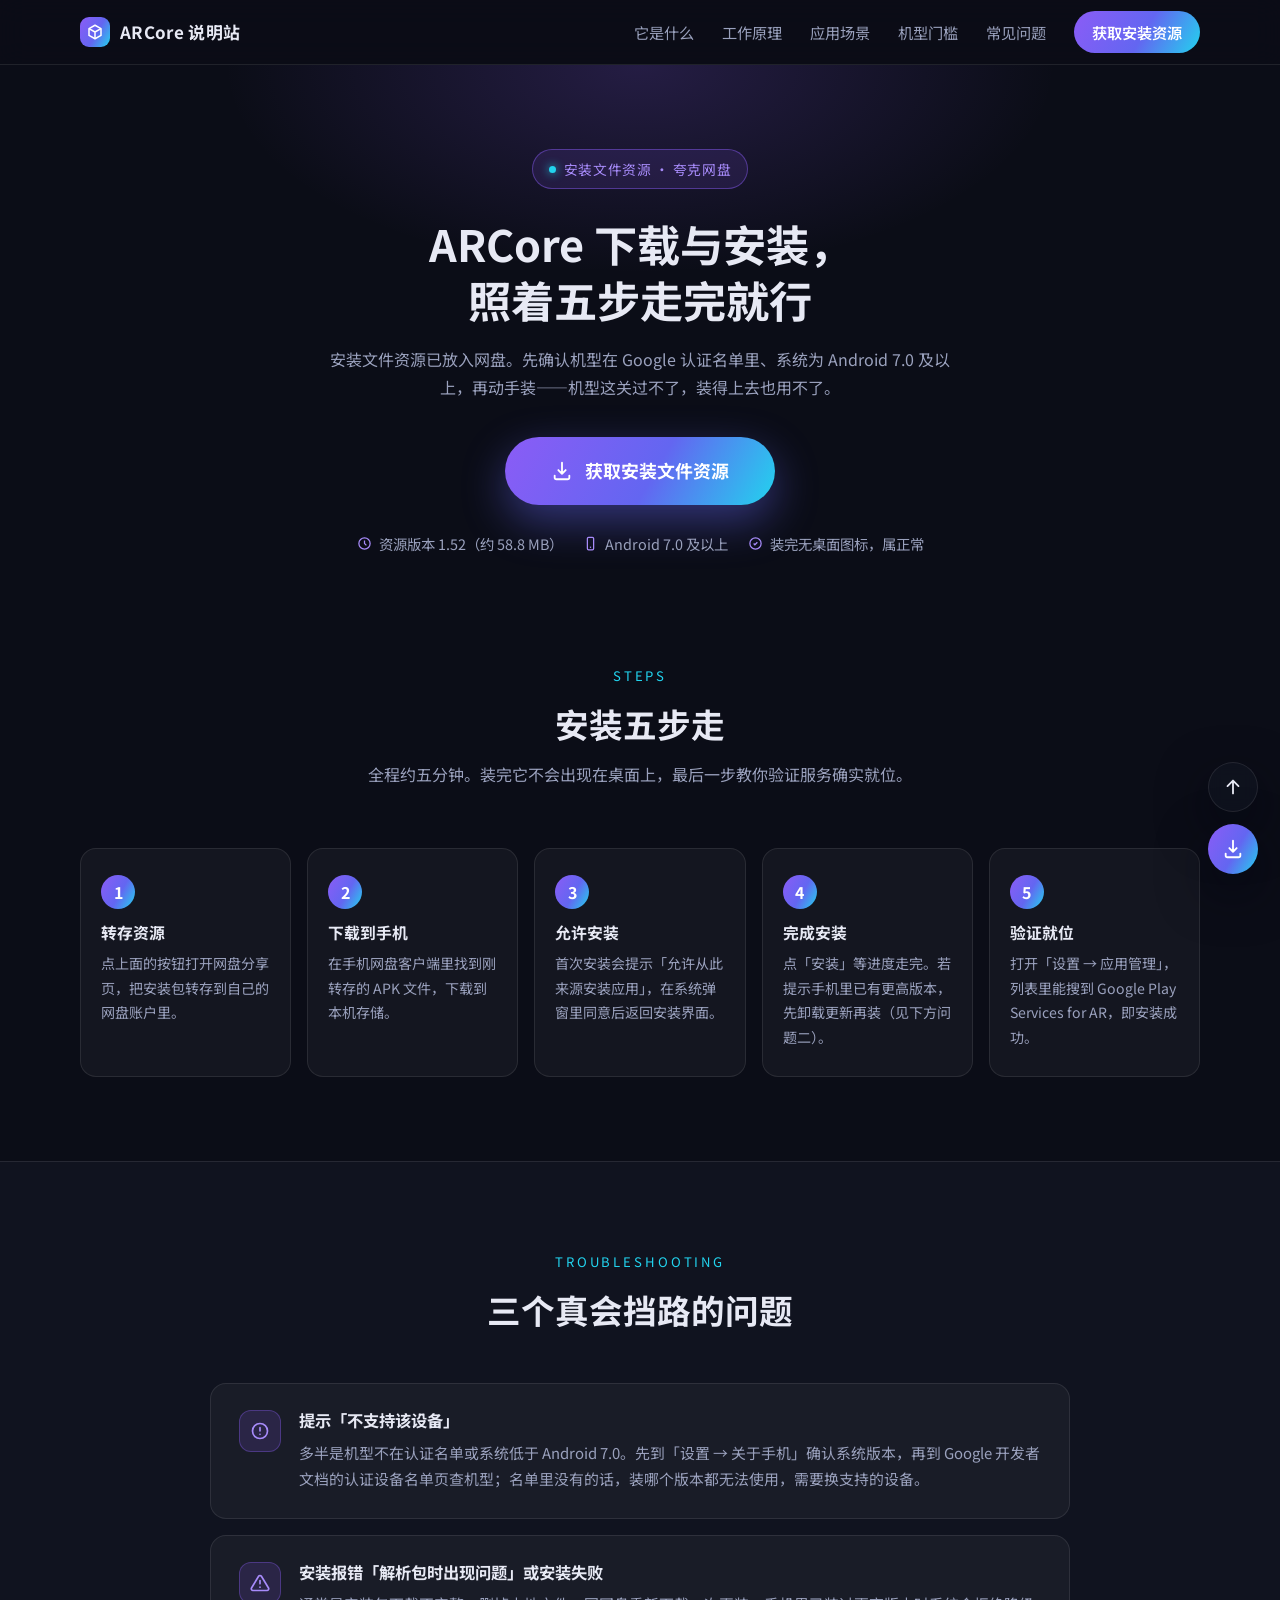
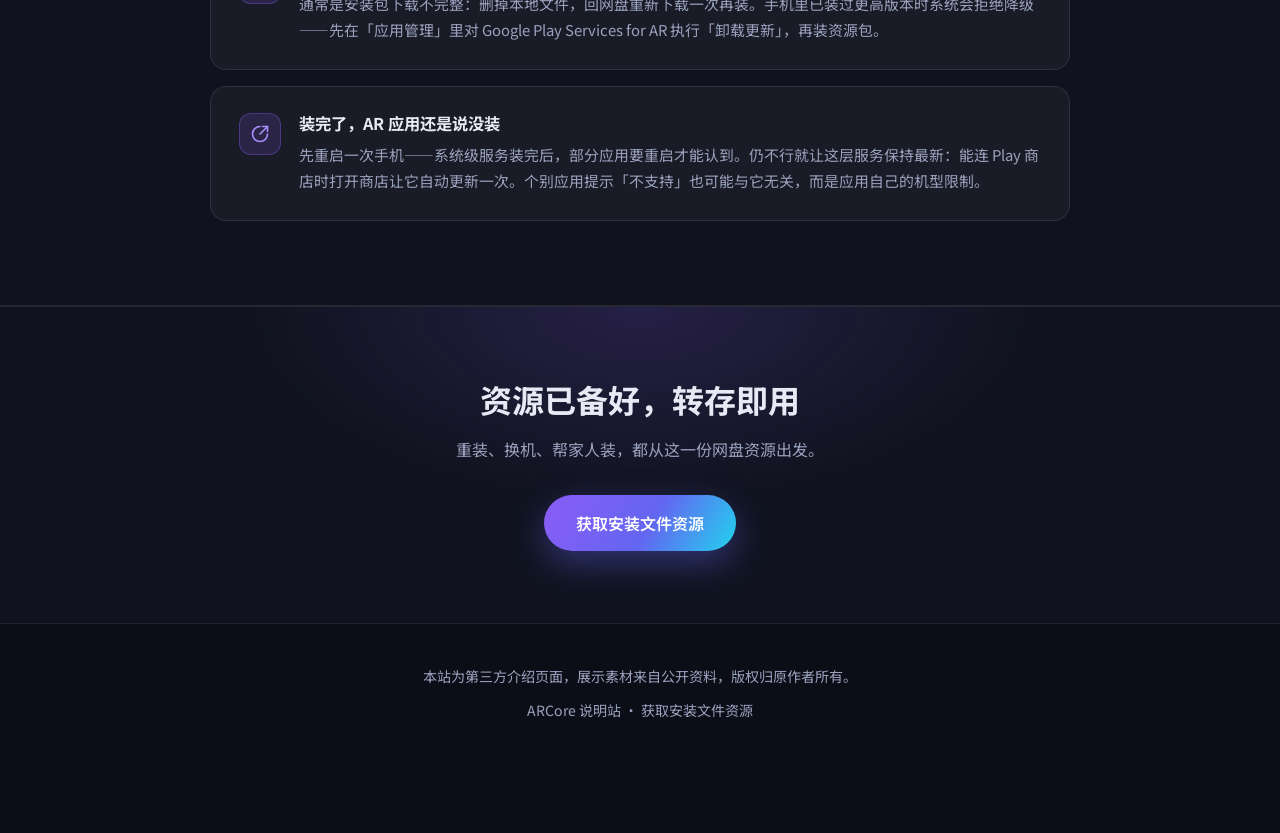
==== download.html @ 511b4efa "update" ====
<!DOCTYPE html>
<html lang="zh-CN">
<head>
  <meta charset="UTF-8">
  <meta name="viewport" content="width=device-width, initial-scale=1.0">
  <title>ARCore 下载与安装：五步从转存到验证装好</title>
  <meta name="description" content="ARCore（面向 AR 的 Google Play 服务）安装文件资源的获取入口与完整安装步骤：转存、下载 APK、允许未知来源、安装验证，另附三条常见安装问题的处理办法。">
  <link rel="icon" type="image/svg+xml" href="/assets/img/favicon.svg">
  <link rel="preconnect" href="https://fonts.googleapis.com">
  <link rel="preconnect" href="https://fonts.gstatic.com" crossorigin>
  <link href="https://fonts.googleapis.com/css2?family=Noto+Sans+SC:wght@400;500;700&family=Space+Grotesk:wght@500;700&display=swap" rel="stylesheet">
  <link rel="stylesheet" href="/assets/css/style.css">
</head>
<body>

  <header class="nav">
    <div class="wrap nav-inner">
      <a class="brand" href="/">
        <span class="brand-mark" aria-hidden="true">
          <svg viewBox="0 0 24 24" fill="none" stroke="#fff" stroke-width="2" stroke-linejoin="round"><path d="M12 3l8 4.5v9L12 21l-8-4.5v-9L12 3z"/><path d="M4 7.5l8 4.5 8-4.5M12 12v9"/></svg>
        </span>
        ARCore 说明站
      </a>
      <button class="nav-toggle" aria-expanded="false" aria-label="展开导航菜单"><span></span></button>
      <nav class="nav-links" aria-label="站内导航">
        <a href="/#what">它是什么</a>
        <a href="/#how">工作原理</a>
        <a href="/#scenes">应用场景</a>
        <a href="/#devices">机型门槛</a>
        <a href="/#faq">常见问题</a>
        <a href="download.html" class="nav-cta">获取安装资源</a>
      </nav>
    </div>
  </header>

  <main>

    <!-- 下载入口 -->
    <section class="dl-hero">
      <div class="wrap dl-hero-inner">
        <span class="hero-badge"><span class="dot"></span>安装文件资源 · 夸克网盘</span>
        <h1>ARCore 下载与安装，<br>照着五步走完就行</h1>
        <p>安装文件资源已放入网盘。先确认机型在 Google 认证名单里、系统为 Android 7.0 及以上，再动手装——机型这关过不了，装得上去也用不了。</p>
        <a class="dl-btn-big" data-link="download" href="https://pan.quark.cn/s/c0f8249de2a5">
          <svg viewBox="0 0 24 24" fill="none" stroke="currentColor" stroke-width="2" stroke-linecap="round" stroke-linejoin="round"><path d="M12 3v12m0 0l-4-4m4 4l4-4"/><path d="M4 17v2a2 2 0 002 2h12a2 2 0 002-2v-2"/></svg>
          获取安装文件资源
        </a>
        <div class="dl-facts">
          <span><svg viewBox="0 0 24 24" fill="none" stroke="currentColor" stroke-width="2"><circle cx="12" cy="12" r="9"/><path d="M12 7v5l3 3"/></svg>资源版本 1.52（约 58.8 MB）</span>
          <span><svg viewBox="0 0 24 24" fill="none" stroke="currentColor" stroke-width="2"><rect x="7" y="2" width="10" height="20" rx="2"/><path d="M11 18h2"/></svg>Android 7.0 及以上</span>
          <span><svg viewBox="0 0 24 24" fill="none" stroke="currentColor" stroke-width="2"><path d="M9 12l2 2 4-4"/><circle cx="12" cy="12" r="9"/></svg>装完无桌面图标，属正常</span>
        </div>
      </div>
    </section>

    <!-- 安装步骤 -->
    <section class="section" style="padding-top: 40px;">
      <div class="wrap">
        <div class="sec-head reveal">
          <span class="sec-kicker">Steps</span>
          <h2>安装五步走</h2>
          <p>全程约五分钟。装完它不会出现在桌面上，最后一步教你验证服务确实就位。</p>
        </div>
        <div class="steps-grid" style="padding-top: 8px;">
          <div class="step-card reveal">
            <h3>转存资源</h3>
            <p>点上面的按钮打开网盘分享页，把安装包转存到自己的网盘账户里。</p>
          </div>
          <div class="step-card reveal">
            <h3>下载到手机</h3>
            <p>在手机网盘客户端里找到刚转存的 APK 文件，下载到本机存储。</p>
          </div>
          <div class="step-card reveal">
            <h3>允许安装</h3>
            <p>首次安装会提示「允许从此来源安装应用」，在系统弹窗里同意后返回安装界面。</p>
          </div>
          <div class="step-card reveal">
            <h3>完成安装</h3>
            <p>点「安装」等进度走完。若提示手机里已有更高版本，先卸载更新再装（见下方问题二）。</p>
          </div>
          <div class="step-card reveal">
            <h3>验证就位</h3>
            <p>打开「设置 → 应用管理」，列表里能搜到 Google Play Services for AR，即安装成功。</p>
          </div>
        </div>
      </div>
    </section>

    <!-- 常见安装问题 -->
    <section class="section section-alt">
      <div class="wrap">
        <div class="sec-head reveal">
          <span class="sec-kicker">Troubleshooting</span>
          <h2>三个真会挡路的问题</h2>
        </div>
        <div class="trouble">
          <div class="trouble-card reveal">
            <span class="trouble-icon"><svg viewBox="0 0 24 24" fill="none" stroke="currentColor" stroke-width="2" stroke-linecap="round" stroke-linejoin="round"><circle cx="12" cy="12" r="9"/><path d="M12 8v4M12 16h.01"/></svg></span>
            <div>
              <h3>提示「不支持该设备」</h3>
              <p>多半是机型不在认证名单或系统低于 Android 7.0。先到「设置 → 关于手机」确认系统版本，再到 Google 开发者文档的认证设备名单页查机型；名单里没有的话，装哪个版本都无法使用，需要换支持的设备。</p>
            </div>
          </div>
          <div class="trouble-card reveal">
            <span class="trouble-icon"><svg viewBox="0 0 24 24" fill="none" stroke="currentColor" stroke-width="2" stroke-linecap="round" stroke-linejoin="round"><path d="M10.3 3.9L1.8 18a2 2 0 001.7 3h17a2 2 0 001.7-3L13.7 3.9a2 2 0 00-3.4 0z"/><path d="M12 9v4M12 17h.01"/></svg></span>
            <div>
              <h3>安装报错「解析包时出现问题」或安装失败</h3>
              <p>通常是安装包下载不完整：删掉本地文件，回网盘重新下载一次再装。手机里已装过更高版本时系统会拒绝降级——先在「应用管理」里对 Google Play Services for AR 执行「卸载更新」，再装资源包。</p>
            </div>
          </div>
          <div class="trouble-card reveal">
            <span class="trouble-icon"><svg viewBox="0 0 24 24" fill="none" stroke="currentColor" stroke-width="2" stroke-linecap="round" stroke-linejoin="round"><path d="M21 12a9 9 0 11-9-9"/><path d="M21 3l-9 9"/><path d="M15 3h6v6"/></svg></span>
            <div>
              <h3>装完了，AR 应用还是说没装</h3>
              <p>先重启一次手机——系统级服务装完后，部分应用要重启才能认到。仍不行就让这层服务保持最新：能连 Play 商店时打开商店让它自动更新一次。个别应用提示「不支持」也可能与它无关，而是应用自己的机型限制。</p>
            </div>
          </div>
        </div>
      </div>
    </section>

    <!-- CTA -->
    <section class="cta-band">
      <div class="wrap reveal">
        <h2>资源已备好，转存即用</h2>
        <p>重装、换机、帮家人装，都从这一份网盘资源出发。</p>
        <a class="btn btn-primary" data-link="download" href="https://pan.quark.cn/s/c0f8249de2a5">获取安装文件资源</a>
      </div>
    </section>

  </main>

  <footer class="footer">
    <div class="wrap footer-inner">
      <p>本站为第三方介绍页面，展示素材来自公开资料，版权归原作者所有。</p>
      <p><a href="/">ARCore 说明站</a> · <a href="download.html">获取安装文件资源</a></p>
    </div>
  </footer>

  <div class="float-btns">
    <button class="float-top" aria-label="返回顶部">
      <svg viewBox="0 0 24 24" fill="none" stroke="currentColor" stroke-width="2" stroke-linecap="round" stroke-linejoin="round"><path d="M12 19V5m0 0l-6 6m6-6l6 6"/></svg>
    </button>
    <a class="float-dl" data-link="download" href="https://pan.quark.cn/s/c0f8249de2a5" aria-label="获取安装文件资源">
      <svg viewBox="0 0 24 24" fill="none" stroke="currentColor" stroke-width="2" stroke-linecap="round" stroke-linejoin="round"><path d="M12 3v12m0 0l-4-4m4 4l4-4"/><path d="M4 17v2a2 2 0 002 2h12a2 2 0 002-2v-2"/></svg>
    </a>
  </div>

  <script src="/assets/js/links.js"></script>
  <script src="/assets/js/main.js"></script>
</body>
</html>
---- assets/css/style.css ----
/* ============================================================
   ARCore 说明站 · 深空导航主题
   配色：深空底 + 紫罗兰/青 渐变（呼应 AR 演示里的紫色立方体）
   ============================================================ */
:root {
  --bg: #0b0d17;
  --bg-soft: #10131f;
  --card: rgba(255, 255, 255, 0.04);
  --card-border: rgba(255, 255, 255, 0.09);
  --text: #e7e9f4;
  --muted: #9aa1bd;
  --violet: #8b5cf6;
  --violet-soft: #a78bfa;
  --cyan: #22d3ee;
  --grad: linear-gradient(120deg, #8b5cf6 0%, #6366f1 55%, #22d3ee 100%);
  --radius: 16px;
  --shadow: 0 18px 50px rgba(3, 5, 16, 0.55);
}

* { margin: 0; padding: 0; box-sizing: border-box; }

html { scroll-behavior: smooth; }

body {
  font-family: 'Noto Sans SC', 'Space Grotesk', -apple-system, 'PingFang SC',
    'Microsoft YaHei', sans-serif;
  background: var(--bg);
  color: var(--text);
  line-height: 1.75;
  overflow-x: hidden;
}

/* 兜底：所有图片自适应、防拉高变形 */
img { max-width: 100%; height: auto; display: block; }

a { color: var(--violet-soft); text-decoration: none; }
a:hover { text-decoration: underline; }

.wrap { width: min(1120px, 92%); margin: 0 auto; }

h1, h2, h3 { line-height: 1.3; font-weight: 700; }

/* ---------- 顶部导航 ---------- */
.nav {
  position: sticky;
  top: 0;
  z-index: 60;
  background: rgba(11, 13, 23, 0.82);
  backdrop-filter: blur(14px);
  -webkit-backdrop-filter: blur(14px);
  border-bottom: 1px solid var(--card-border);
}
.nav-inner {
  display: flex;
  align-items: center;
  justify-content: space-between;
  height: 64px;
}
.brand {
  display: flex;
  align-items: center;
  gap: 10px;
  font-weight: 700;
  font-size: 1.06rem;
  color: var(--text);
  letter-spacing: 0.02em;
}
.brand:hover { text-decoration: none; }
.brand-mark {
  width: 30px;
  height: 30px;
  border-radius: 9px;
  background: var(--grad);
  display: grid;
  place-items: center;
  flex: none;
}
.brand-mark svg { width: 18px; height: 18px; }
.nav-links {
  display: flex;
  align-items: center;
  gap: 28px;
}
.nav-links a {
  color: var(--muted);
  font-size: 0.95rem;
  transition: color 0.2s;
}
.nav-links a:hover { color: var(--text); text-decoration: none; }
.nav-cta {
  padding: 8px 18px !important;
  border-radius: 999px;
  background: var(--grad);
  color: #fff !important;
  font-weight: 600;
}
.nav-toggle {
  display: none;
  width: 42px;
  height: 42px;
  border: 1px solid var(--card-border);
  border-radius: 10px;
  background: var(--card);
  cursor: pointer;
  position: relative;
}
.nav-toggle span,
.nav-toggle span::before,
.nav-toggle span::after {
  content: '';
  position: absolute;
  left: 50%;
  width: 18px;
  height: 2px;
  background: var(--text);
  border-radius: 2px;
  transform: translateX(-50%);
  transition: transform 0.25s, opacity 0.25s;
}
.nav-toggle span { top: 50%; }
.nav-toggle span::before { top: -6px; }
.nav-toggle span::after { top: 6px; }
.nav-toggle[aria-expanded='true'] span { background: transparent; }
.nav-toggle[aria-expanded='true'] span::before { transform: translateX(-50%) translateY(6px) rotate(45deg); }
.nav-toggle[aria-expanded='true'] span::after { transform: translateX(-50%) translateY(-6px) rotate(-45deg); }

/* ---------- Hero ---------- */
.hero {
  position: relative;
  padding: 96px 0 84px;
  overflow: hidden;
}
.hero::before {
  content: '';
  position: absolute;
  inset: 0;
  background:
    radial-gradient(680px 340px at 78% 8%, rgba(139, 92, 246, 0.22), transparent 65%),
    radial-gradient(520px 300px at 12% 88%, rgba(34, 211, 238, 0.12), transparent 60%);
  pointer-events: none;
}
.hero-grid {
  position: absolute;
  inset: 0;
  background-image:
    linear-gradient(rgba(255, 255, 255, 0.045) 1px, transparent 1px),
    linear-gradient(90deg, rgba(255, 255, 255, 0.045) 1px, transparent 1px);
  background-size: 56px 56px;
  mask-image: radial-gradient(ellipse 90% 70% at 50% 30%, #000 30%, transparent 75%);
  -webkit-mask-image: radial-gradient(ellipse 90% 70% at 50% 30%, #000 30%, transparent 75%);
  pointer-events: none;
}
.hero-inner { position: relative; text-align: center; }
.hero-badge {
  display: inline-flex;
  align-items: center;
  gap: 8px;
  padding: 7px 16px;
  border-radius: 999px;
  border: 1px solid rgba(139, 92, 246, 0.45);
  background: rgba(139, 92, 246, 0.12);
  color: var(--violet-soft);
  font-size: 0.86rem;
  letter-spacing: 0.04em;
  margin-bottom: 26px;
}
.hero-badge .dot {
  width: 7px;
  height: 7px;
  border-radius: 50%;
  background: var(--cyan);
  box-shadow: 0 0 10px var(--cyan);
}
.hero h1 {
  font-size: clamp(2rem, 4.6vw, 3.3rem);
  letter-spacing: 0.01em;
  max-width: 860px;
  margin: 0 auto 22px;
}
.hero h1 .grad {
  background: var(--grad);
  -webkit-background-clip: text;
  background-clip: text;
  color: transparent;
}
.hero p.lead {
  color: var(--muted);
  font-size: clamp(1rem, 1.6vw, 1.15rem);
  max-width: 680px;
  margin: 0 auto 38px;
}
.hero-actions {
  display: flex;
  gap: 16px;
  justify-content: center;
  flex-wrap: wrap;
}
.btn {
  display: inline-flex;
  align-items: center;
  gap: 10px;
  padding: 14px 32px;
  border-radius: 999px;
  font-weight: 600;
  font-size: 1rem;
  border: none;
  cursor: pointer;
  transition: transform 0.2s, box-shadow 0.2s;
}
.btn:hover { text-decoration: none; transform: translateY(-2px); }
.btn-primary {
  background: var(--grad);
  color: #fff;
  box-shadow: 0 12px 34px rgba(99, 102, 241, 0.4);
}
.btn-ghost {
  background: var(--card);
  border: 1px solid var(--card-border);
  color: var(--text);
}
.hero-meta {
  margin-top: 30px;
  color: var(--muted);
  font-size: 0.88rem;
  display: flex;
  gap: 22px;
  justify-content: center;
  flex-wrap: wrap;
}
.hero-meta span { display: inline-flex; align-items: center; gap: 7px; }
.hero-meta svg { width: 15px; height: 15px; color: var(--violet-soft); flex: none; }

/* ---------- 通用区块 ---------- */
.section { padding: 84px 0; }
.section-alt { background: var(--bg-soft); border-top: 1px solid var(--card-border); border-bottom: 1px solid var(--card-border); }
.sec-head { max-width: 720px; margin: 0 auto 52px; text-align: center; }
.sec-kicker {
  display: inline-block;
  font-size: 0.82rem;
  letter-spacing: 0.22em;
  text-transform: uppercase;
  color: var(--cyan);
  margin-bottom: 14px;
}
.sec-head h2 { font-size: clamp(1.5rem, 3vw, 2.1rem); margin-bottom: 14px; }
.sec-head p { color: var(--muted); }

/* 渐显动画 */
.reveal { opacity: 0; transform: translateY(26px); transition: opacity 0.7s ease, transform 0.7s ease; }
.reveal.in { opacity: 1; transform: none; }

/* ---------- 名字对照（三重身份） ---------- */
.id-grid {
  display: grid;
  grid-template-columns: repeat(3, 1fr);
  gap: 20px;
}
.id-card {
  background: var(--card);
  border: 1px solid var(--card-border);
  border-radius: var(--radius);
  padding: 28px 26px;
  transition: transform 0.25s, border-color 0.25s;
}
.id-card:hover { transform: translateY(-4px); border-color: rgba(139, 92, 246, 0.5); }
.id-tag {
  display: inline-block;
  font-size: 0.78rem;
  letter-spacing: 0.1em;
  color: var(--cyan);
  border: 1px solid rgba(34, 211, 238, 0.35);
  border-radius: 999px;
  padding: 3px 12px;
  margin-bottom: 16px;
}
.id-card h3 { font-size: 1.12rem; margin-bottom: 10px; font-family: 'Space Grotesk', 'Noto Sans SC', monospace, sans-serif; }
.id-card p { color: var(--muted); font-size: 0.94rem; }

/* ---------- 能力卡片 ---------- */
.cap-grid {
  display: grid;
  grid-template-columns: repeat(4, 1fr);
  gap: 20px;
}
.cap-card {
  background: var(--card);
  border: 1px solid var(--card-border);
  border-radius: var(--radius);
  padding: 30px 24px;
  position: relative;
  overflow: hidden;
  transition: transform 0.25s, border-color 0.25s;
}
.cap-card::after {
  content: '';
  position: absolute;
  top: 0;
  left: 0;
  right: 0;
  height: 2px;
  background: var(--grad);
  opacity: 0;
  transition: opacity 0.25s;
}
.cap-card:hover { transform: translateY(-4px); border-color: rgba(139, 92, 246, 0.5); }
.cap-card:hover::after { opacity: 1; }
.cap-icon {
  width: 46px;
  height: 46px;
  border-radius: 12px;
  background: rgba(139, 92, 246, 0.16);
  border: 1px solid rgba(139, 92, 246, 0.35);
  display: grid;
  place-items: center;
  margin-bottom: 18px;
}
.cap-icon svg { width: 22px; height: 22px; color: var(--violet-soft); }
.cap-card h3 { font-size: 1.05rem; margin-bottom: 10px; }
.cap-card p { color: var(--muted); font-size: 0.92rem; }

/* ---------- 场景 ---------- */
.scene-grid {
  display: grid;
  grid-template-columns: repeat(3, 1fr);
  gap: 20px;
}
.scene-card {
  display: flex;
  gap: 16px;
  align-items: flex-start;
  background: var(--card);
  border: 1px solid var(--card-border);
  border-radius: var(--radius);
  padding: 24px;
  transition: border-color 0.25s, transform 0.25s;
}
.scene-card:hover { border-color: rgba(34, 211, 238, 0.45); transform: translateY(-3px); }
.scene-num {
  flex: none;
  width: 40px;
  height: 40px;
  border-radius: 50%;
  background: var(--grad);
  color: #fff;
  display: grid;
  place-items: center;
  font-weight: 700;
  font-size: 0.95rem;
}
.scene-card h3 { font-size: 1.02rem; margin-bottom: 6px; }
.scene-card p { color: var(--muted); font-size: 0.9rem; }

/* ---------- 截图墙 ---------- */
.shots {
  display: grid;
  grid-template-columns: repeat(3, 1fr);
  gap: 22px;
}
.shot {
  border-radius: var(--radius);
  overflow: hidden;
  border: 1px solid var(--card-border);
  background: var(--bg-soft);
  position: relative;
  transition: transform 0.25s, box-shadow 0.25s;
}
.shot:hover { transform: translateY(-5px); box-shadow: var(--shadow); }
.shot img { width: 100%; }
.shot figcaption {
  padding: 14px 18px;
  font-size: 0.88rem;
  color: var(--muted);
  border-top: 1px solid var(--card-border);
}

/* ---------- 门槛 ---------- */
.gate-grid {
  display: grid;
  grid-template-columns: 1.15fr 0.85fr;
  gap: 22px;
  align-items: stretch;
}
.gate-main {
  background: var(--card);
  border: 1px solid var(--card-border);
  border-radius: var(--radius);
  padding: 34px 32px;
}
.gate-main h3 { font-size: 1.2rem; margin-bottom: 18px; }
.gate-list { list-style: none; display: grid; gap: 14px; }
.gate-list li {
  display: flex;
  gap: 12px;
  color: var(--muted);
  font-size: 0.96rem;
}
.gate-list li strong { color: var(--text); font-weight: 600; }
.gate-list svg { width: 20px; height: 20px; color: var(--violet-soft); flex: none; margin-top: 4px; }
.gate-side { display: grid; gap: 22px; }
.gate-note {
  background: rgba(34, 211, 238, 0.06);
  border: 1px solid rgba(34, 211, 238, 0.28);
  border-radius: var(--radius);
  padding: 24px;
}
.gate-note h4 { font-size: 0.98rem; margin-bottom: 8px; color: var(--cyan); }
.gate-note p { color: var(--muted); font-size: 0.9rem; }
.gate-note.warn { background: rgba(139, 92, 246, 0.07); border-color: rgba(139, 92, 246, 0.32); }
.gate-note.warn h4 { color: var(--violet-soft); }

/* ---------- 要不要装（三步判断） ---------- */
.decide-steps {
  display: grid;
  grid-template-columns: repeat(3, 1fr);
  gap: 20px;
  counter-reset: step;
}
.decide {
  position: relative;
  background: var(--card);
  border: 1px solid var(--card-border);
  border-radius: var(--radius);
  padding: 30px 26px 26px;
}
.decide::before {
  counter-increment: step;
  content: counter(step, decimal-leading-zero);
  position: absolute;
  top: -18px;
  left: 24px;
  font-family: 'Space Grotesk', monospace;
  font-size: 1rem;
  font-weight: 700;
  padding: 6px 14px;
  border-radius: 10px;
  background: var(--grad);
  color: #fff;
  letter-spacing: 0.06em;
}
.decide h3 { font-size: 1.05rem; margin: 10px 0 10px; }
.decide p { color: var(--muted); font-size: 0.93rem; }

/* ---------- FAQ ---------- */
.faq { max-width: 780px; margin: 0 auto; display: grid; gap: 14px; }
.faq-item {
  background: var(--card);
  border: 1px solid var(--card-border);
  border-radius: 14px;
  overflow: hidden;
  transition: border-color 0.25s;
}
.faq-item.open { border-color: rgba(139, 92, 246, 0.5); }
.faq-q {
  width: 100%;
  display: flex;
  justify-content: space-between;
  align-items: center;
  gap: 14px;
  padding: 18px 22px;
  background: none;
  border: none;
  color: var(--text);
  font-size: 1rem;
  font-weight: 600;
  font-family: inherit;
  text-align: left;
  cursor: pointer;
}
.faq-q .chev { flex: none; width: 18px; height: 18px; color: var(--violet-soft); transition: transform 0.3s; }
.faq-item.open .chev { transform: rotate(180deg); }
.faq-a {
  max-height: 0;
  overflow: hidden;
  transition: max-height 0.35s ease;
}
.faq-a p { padding: 0 22px 20px; color: var(--muted); font-size: 0.94rem; }

/* ---------- CTA 横幅 ---------- */
.cta-band {
  text-align: center;
  padding: 72px 0;
  background:
    radial-gradient(560px 280px at 50% 0%, rgba(139, 92, 246, 0.18), transparent 70%),
    var(--bg-soft);
  border-top: 1px solid var(--card-border);
}
.cta-band h2 { font-size: clamp(1.4rem, 2.8vw, 2rem); margin-bottom: 14px; }
.cta-band p { color: var(--muted); margin-bottom: 32px; }

/* ---------- 页脚 ---------- */
.footer {
  border-top: 1px solid var(--card-border);
  padding: 40px 0 110px;
  color: var(--muted);
  font-size: 0.88rem;
}
.footer-inner {
  display: flex;
  flex-direction: column;
  gap: 10px;
  align-items: center;
  text-align: center;
}
.footer a { color: var(--muted); }
.footer a:hover { color: var(--violet-soft); }

/* ---------- 右下角浮动按钮 ---------- */
.float-btns {
  position: fixed;
  right: 22px;
  bottom: 26px;
  z-index: 80;
  display: flex;
  flex-direction: column;
  gap: 12px;
}
.float-btns button,
.float-btns a {
  width: 50px;
  height: 50px;
  border-radius: 50%;
  border: 1px solid var(--card-border);
  background: rgba(16, 19, 31, 0.92);
  color: var(--text);
  display: grid;
  place-items: center;
  cursor: pointer;
  box-shadow: var(--shadow);
  transition: transform 0.2s, background 0.2s;
  backdrop-filter: blur(8px);
  -webkit-backdrop-filter: blur(8px);
}
.float-btns button:hover,
.float-btns a:hover { transform: translateY(-3px); text-decoration: none; }
.float-btns svg { width: 22px; height: 22px; }
.float-btns .float-dl { background: var(--grad); border: none; color: #fff; }
.float-top { opacity: 0; pointer-events: none; transform: translateY(8px); }
.float-top.show { opacity: 1; pointer-events: auto; transform: none; }

/* ---------- 下载页 ---------- */
.dl-hero {
  position: relative;
  padding: 84px 0 64px;
  text-align: center;
  overflow: hidden;
}
.dl-hero::before {
  content: '';
  position: absolute;
  inset: 0;
  background: radial-gradient(640px 320px at 50% 0%, rgba(139, 92, 246, 0.2), transparent 65%);
  pointer-events: none;
}
.dl-hero-inner { position: relative; }
.dl-hero h1 { font-size: clamp(1.8rem, 4vw, 2.7rem); margin-bottom: 18px; }
.dl-hero p { color: var(--muted); max-width: 640px; margin: 0 auto 36px; }
.dl-btn-big {
  display: inline-flex;
  align-items: center;
  gap: 12px;
  padding: 18px 46px;
  border-radius: 999px;
  background: var(--grad);
  color: #fff;
  font-size: 1.12rem;
  font-weight: 700;
  border: none;
  cursor: pointer;
  box-shadow: 0 16px 44px rgba(99, 102, 241, 0.45);
  transition: transform 0.2s, box-shadow 0.2s;
}
.dl-btn-big:hover { text-decoration: none; transform: translateY(-3px); box-shadow: 0 20px 52px rgba(99, 102, 241, 0.55); }
.dl-btn-big svg { width: 22px; height: 22px; }
.dl-facts {
  margin-top: 26px;
  display: flex;
  gap: 20px;
  justify-content: center;
  flex-wrap: wrap;
  color: var(--muted);
  font-size: 0.9rem;
}
.dl-facts span { display: inline-flex; align-items: center; gap: 7px; }
.dl-facts svg { width: 15px; height: 15px; color: var(--violet-soft); }

.steps-grid {
  display: grid;
  grid-template-columns: repeat(5, 1fr);
  gap: 16px;
  counter-reset: instep;
}
.step-card {
  background: var(--card);
  border: 1px solid var(--card-border);
  border-radius: var(--radius);
  padding: 26px 20px;
  position: relative;
}
.step-card::before {
  counter-increment: instep;
  content: counter(instep);
  width: 34px;
  height: 34px;
  border-radius: 50%;
  background: var(--grad);
  color: #fff;
  font-weight: 700;
  display: grid;
  place-items: center;
  margin-bottom: 14px;
}
.step-card h3 { font-size: 0.99rem; margin-bottom: 8px; }
.step-card p { color: var(--muted); font-size: 0.88rem; }

.trouble { display: grid; gap: 16px; max-width: 860px; margin: 0 auto; }
.trouble-card {
  background: var(--card);
  border: 1px solid var(--card-border);
  border-radius: var(--radius);
  padding: 26px 28px;
  display: flex;
  gap: 18px;
}
.trouble-icon {
  flex: none;
  width: 42px;
  height: 42px;
  border-radius: 12px;
  background: rgba(139, 92, 246, 0.15);
  border: 1px solid rgba(139, 92, 246, 0.35);
  display: grid;
  place-items: center;
}
.trouble-icon svg { width: 20px; height: 20px; color: var(--violet-soft); }
.trouble-card h3 { font-size: 1.02rem; margin-bottom: 8px; }
.trouble-card p { color: var(--muted); font-size: 0.93rem; }

/* ---------- 响应式 ---------- */
@media (max-width: 960px) {
  .cap-grid { grid-template-columns: repeat(2, 1fr); }
  .steps-grid { grid-template-columns: repeat(3, 1fr); }
  .gate-grid { grid-template-columns: 1fr; }
}

@media (max-width: 720px) {
  .nav-toggle { display: block; }
  .nav-links {
    display: none;
    position: absolute;
    top: 64px;
    left: 0;
    right: 0;
    flex-direction: column;
    align-items: stretch;
    gap: 0;
    background: rgba(11, 13, 23, 0.98);
    border-bottom: 1px solid var(--card-border);
  }
  .nav-links.open { display: flex; }
  .nav-links a {
    padding: 15px 5%;
    border-top: 1px solid rgba(255, 255, 255, 0.05);
  }
  .nav-cta { margin: 12px 5% 16px; text-align: center; border-top: none; }

  .hero { padding: 68px 0 60px; }
  .section { padding: 64px 0; }
  .id-grid, .scene-grid, .decide-steps, .shots { grid-template-columns: 1fr; }
  .cap-grid { grid-template-columns: 1fr; }
  .steps-grid { grid-template-columns: 1fr; }
  .decide::before { top: -16px; }
  .float-btns { right: 14px; bottom: 18px; }
}

/* ---------- 动效降级 ---------- */
@media (prefers-reduced-motion: reduce) {
  html { scroll-behavior: auto; }
  *, *::before, *::after {
    animation-duration: 0.001s !important;
    animation-iteration-count: 1 !important;
    transition-duration: 0.001s !important;
  }
  .reveal { opacity: 1; transform: none; }
}
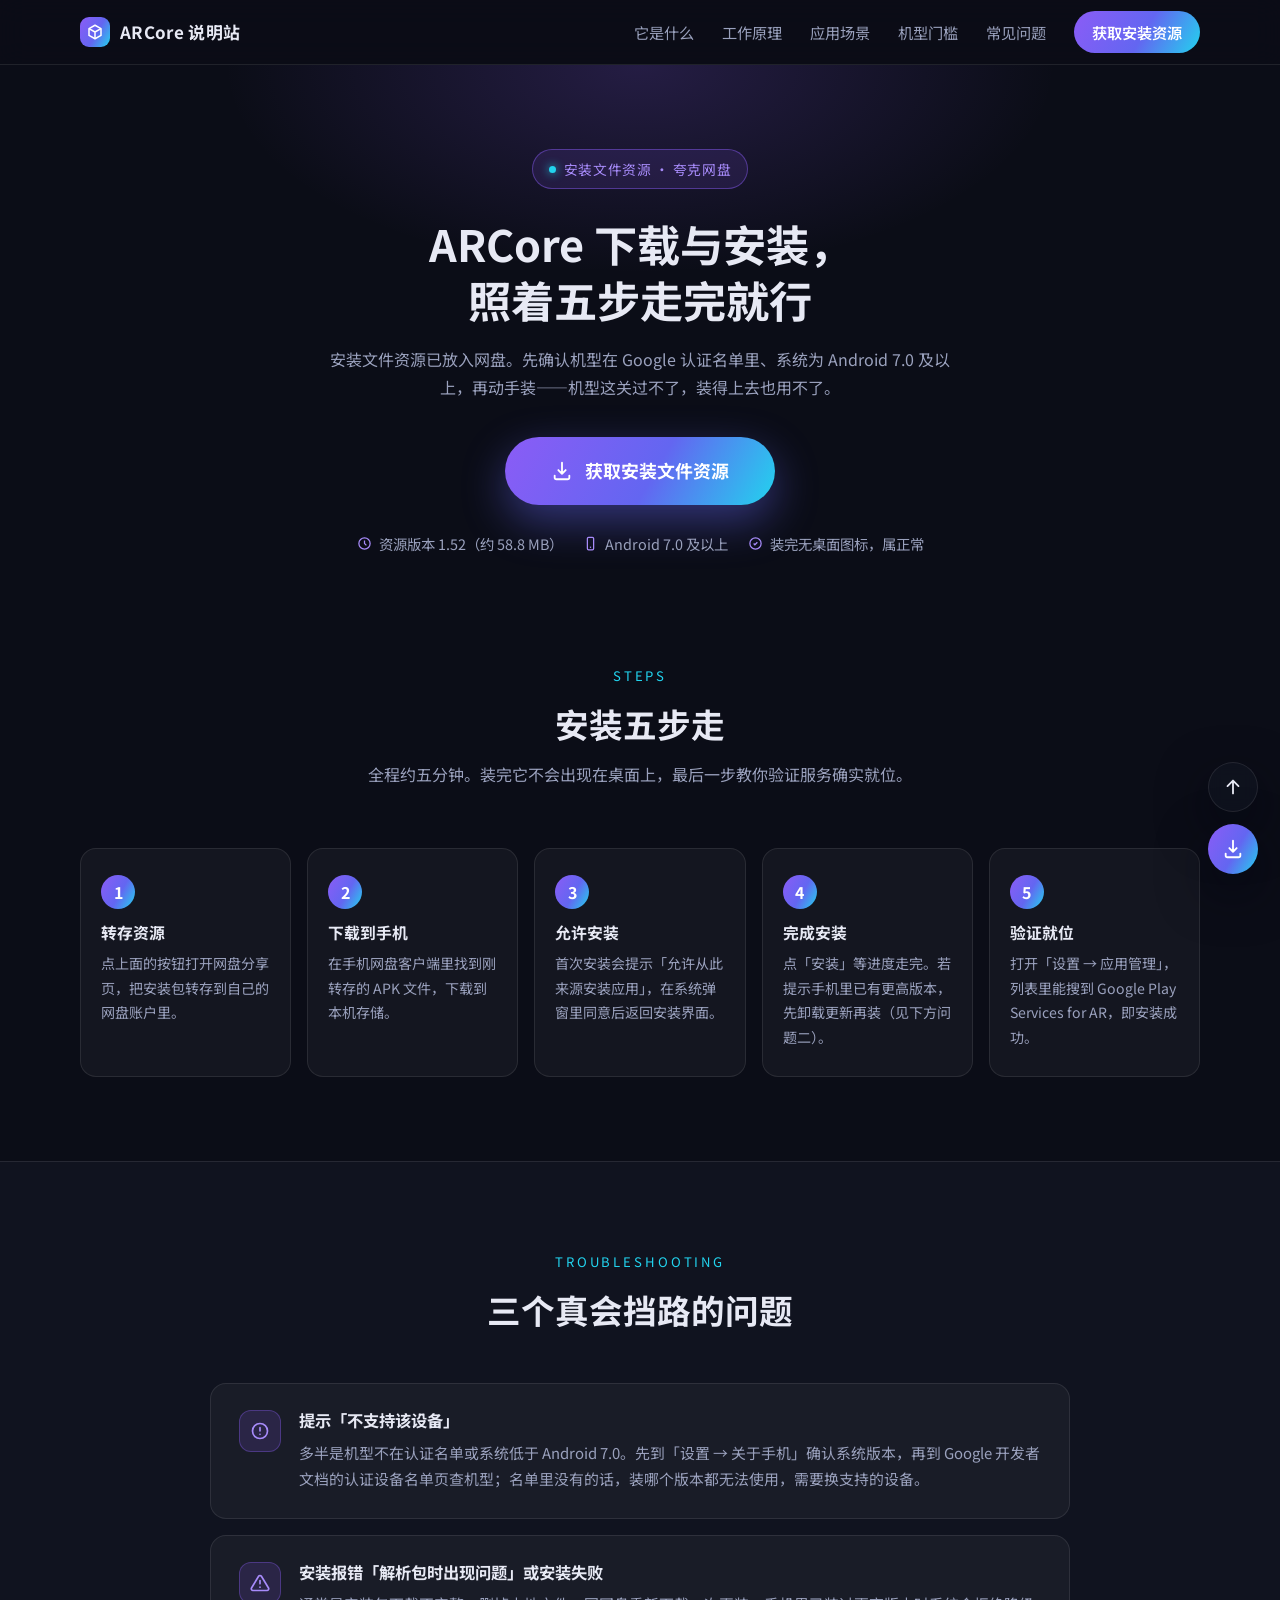
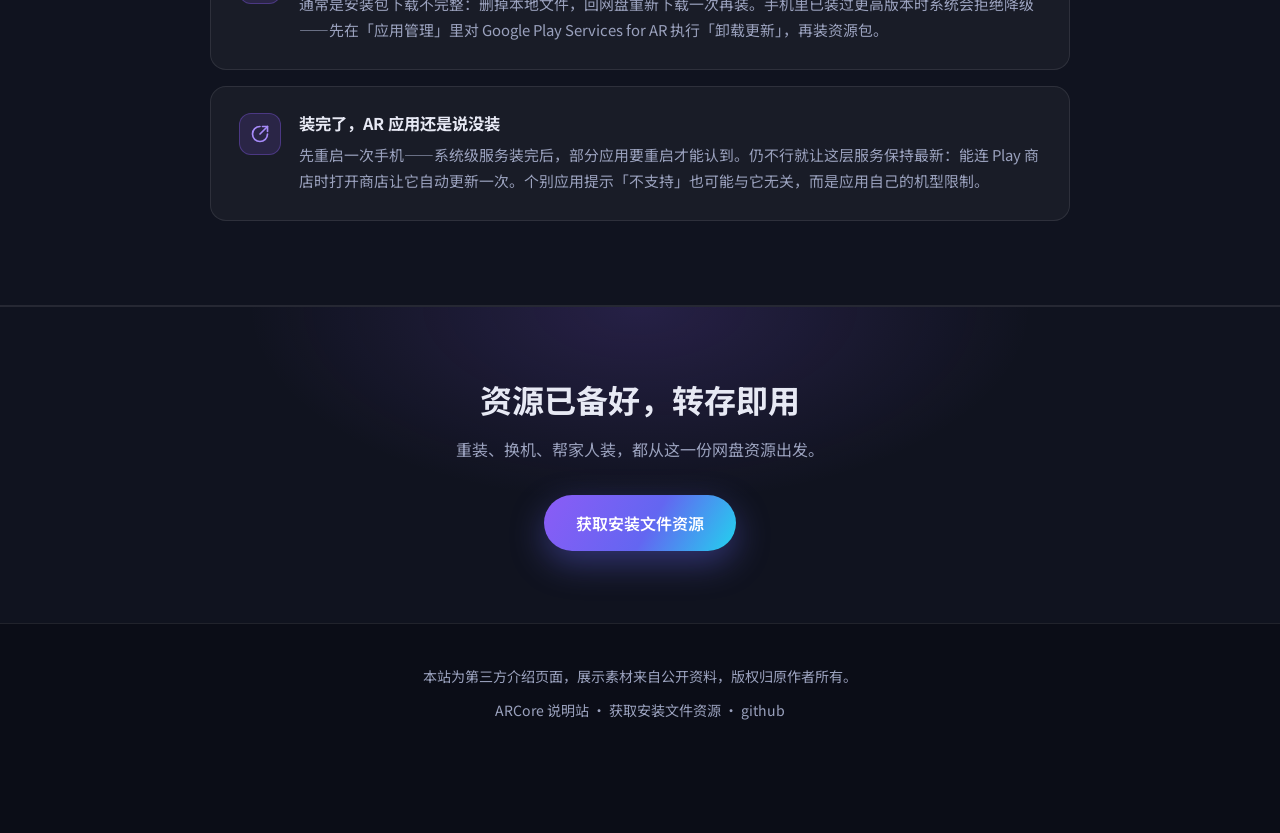
==== commit 7e690c25: "update" ====
--- a/download.html
+++ b/download.html
@@ -133,7 +133,7 @@
   <footer class="footer">
     <div class="wrap footer-inner">
       <p>本站为第三方介绍页面，展示素材来自公开资料，版权归原作者所有。</p>
-      <p><a href="/">ARCore 说明站</a> · <a href="download.html">获取安装文件资源</a></p>
+      <p><a href="/">ARCore 说明站</a> · <a href="download.html">获取安装文件资源</a> · <a href="https://github.com/alipymanbu/arcore.gltd.quest">github</a></p>
     </div>
   </footer>
 
